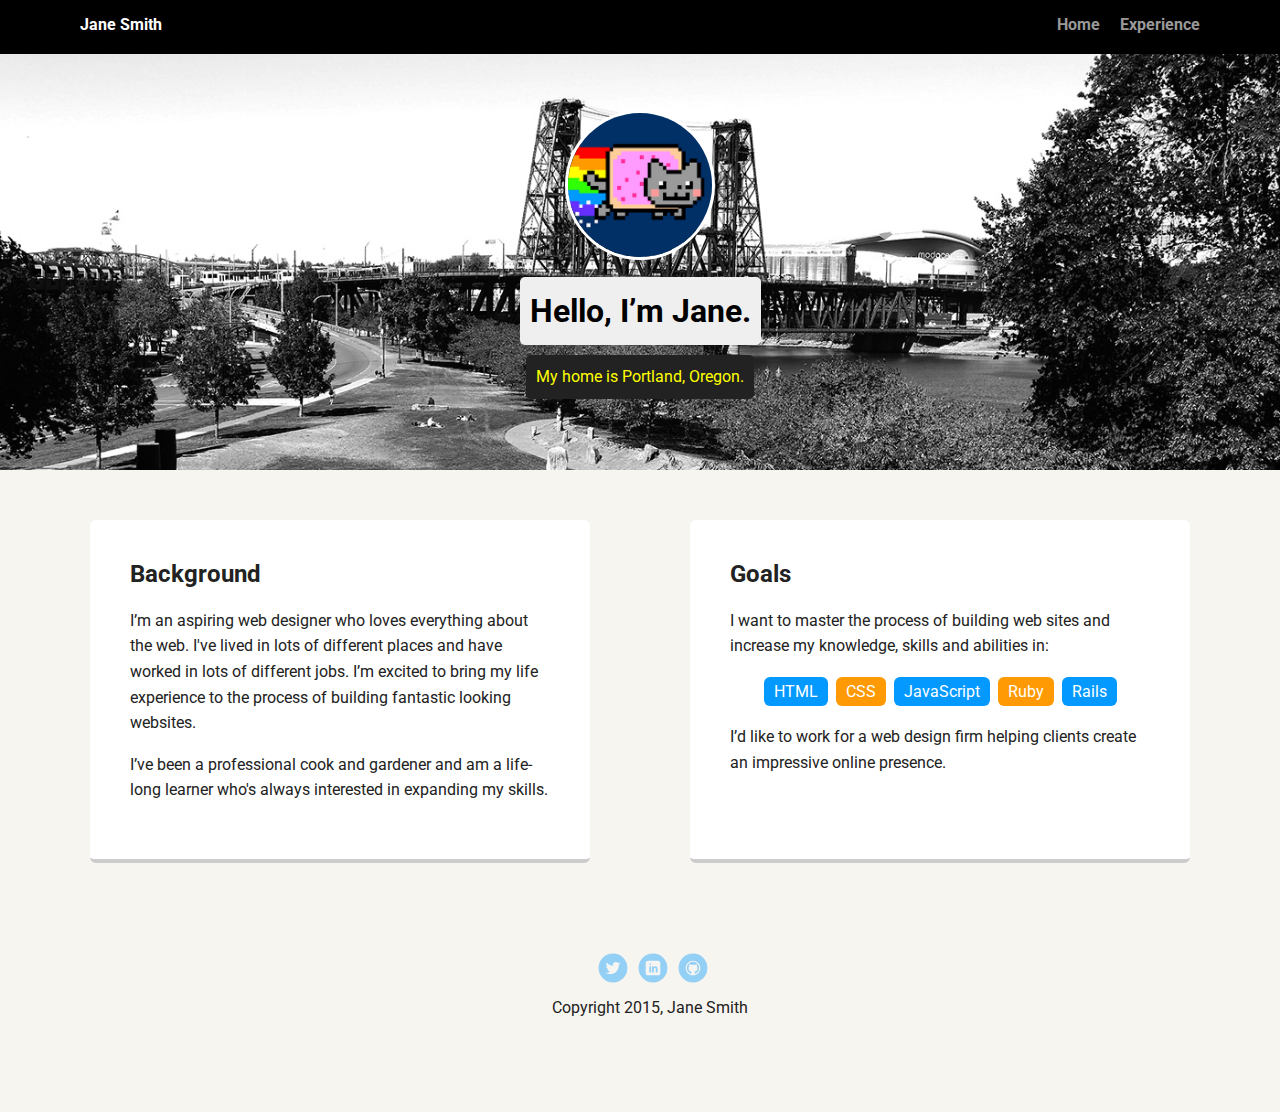
==== index.html @ 8f5e0279 "Add Files to Project" ====
<!doctype html>
<html lang="en">
<head>
  <meta charset="utf-8">
  <title>Jane Smith's Profile</title>
  <meta name="viewport" content="width=device-width, initial-scale=1.0">
  <link rel="stylesheet" href="styles.css">
  <link href="https://fonts.googleapis.com/css?family=Muli%7CRoboto:400,300,500,700,900" rel="stylesheet"></head>
  <body>

    <div class="main-nav">
        <ul class="nav">
          <li class="name">Jane Smith</li>
          <li><a href="#">Home</a></li>
          <li><a href="#">Experience</a></li>
        </ul>
    </div>

    <header>
      <img src="images/me.png" alt="Drawing of Jane Smith" class="profile-image">
      <h1 class="tag name">Hello, I’m Jane.</h1>
      <p class="tag location">My home is Portland, Oregon.</p>
    </header>

    <main class="flex">
      <div class="card">
        <h2>Background</h2>
        <p>I’m an aspiring web designer who loves everything about the web. I've lived in lots of different places and have worked in lots of different jobs. I’m excited to bring my life experience to the process of building fantastic looking websites.</p>
        <p>I’ve been a professional cook and gardener and am a life-long learner who's always interested in expanding my skills.</p>
      </div> 

      <div class="card">
        <h2>Goals</h2>
        <p>I want to master the process of building web sites and increase my knowledge, skills and abilities in:</p>
        <ul class="skills">
          <li>HTML</li>
          <li>CSS</li>
          <li>JavaScript</li>
          <li>Ruby</li>
          <li>Rails</li>
        </ul>
        <p>I’d like to work for a web design firm helping clients create an impressive online presence.</p>
      </div> 

    </main>
    <footer>
      <ul>
        <li><a href="#" class="social twitter">Twitter</a></li>
        <li><a href="#" class="social linkedin">LinkedIn</a></li>
        <li><a href="#" class="social github">Github</a></li>
      </ul>
      <p class="copyright">Copyright 2015, Jane Smith</p>
    </footer>
  </body>
  </html>
---- styles.css ----
/* Global Layout Set-up */
* { 
  box-sizing: border-box;
}
  
body {
  margin: 0;
  padding: 0;
  text-align: center;
  font-family: 'Roboto', sans-serif;
  color: #222;
  background: #f7f5f0;
}
/* Link Styles */

a {
  text-decoration: none;
  color: #999;
}
a:hover {
  color: #6633ff;
}

/* Section Styles */

.main-nav {
  width: 100%;
  background: black;
  min-height: 30px;
  padding: 10px;
  position: fixed;
  text-align: center;
}
.nav {
  display: flex;
  justify-content: space-around;
  font-weight: 700;
  list-style-type: none;
  margin: 0 auto;
  padding: 0;
}

.nav .name {
    display: block;
    margin-right: auto;
    color: white;
}
.nav li {
  padding: 5px 10px 10px 10px;
}
.nav a {
  transition: all .5s;
}
.nav a:hover {
  color: white
}

header {
  text-align: center;
  background: url('images/portland.jpg') no-repeat top center ;
  background-size: cover;
  overflow: hidden;
  padding-top: 60px;
}
header {
  line-height: 1.5;
}
header .profile-image {
  margin-top: 50px;
  width: 150px;
  height: 150px;
  border-radius: 50%;
  border: 3px solid white;
  transition: all .5s;
}
header .profile-image:hover {
  transform: scale(1.2) rotate(5deg);
}
.tag {
  background-color: #efefef;
  color: black;
  padding: 10px;
  border-radius: 5px;
  display: table;
  margin: 10px auto;
} 
.location {
  background-color: #222;
  color: yellow;
}
.card {
  margin: 30px;
  padding: 20px 40px 40px;
  max-width: 500px;
  text-align: left;
  background: #fff;
  border-bottom: 4px solid #ccc;
  border-radius: 6px;
  transition: all .5s;
}
.card:hover {
  border-color: #ff99ff;
}

ul.skills {
  padding: 0;
  text-align: center;
}

.skills li {
  border-radius: 6px;
  display: inline-block;
  background: #ff9904;
  color: white;
  padding: 5px 10px;
  margin: 2px;
}

.skills li:nth-child(odd) {
  background: #0399ff;
}

footer {
  width: 100%;
  min-height: 30px;
  padding: 20px 0 40px 20px;
}

footer .copyright {
  top: -8px;
  font-size: .75em;
}

footer ul {
  list-style-type: none;
  margin: 0;
  padding: 0;
}

footer ul li {
  display: inline-block;
}

a.social {
  display: inline-block;
  text-indent: -9999px;
  margin-left: 5px;
  width: 30px;
  height: 30px;
  background-size: 30px 30px;
  opacity: .4;
  transition: all .5s;
}
a.twitter {
  background-image: url(images/twitter.svg);
}
a.linkedin {
  background-image: url(images/linkedin.svg);
}
a.github {
  background-image: url(images/github.svg);
}
a.social:hover {
  opacity: 1;
}
.clearfix {
  clear: both;
}

/* Styles for larger screens */
@media screen and (min-width: 720px) {
  
  .flex {
      display: -ms-flexbox;      /* TWEENER - IE 10 */
      display: flex; 
      max-width: 1200px;
      -ms-flex-pack: distribute;
      justify-content: space-around;
      margin: 0 auto;
  }

  header {
    min-height: 470px;
  }

  .nav {
    max-width: 1200px;
    padding: 0 30px;
  }


  main {
    padding-top: 20px;
  }

  main p {
    line-height: 1.6em;
  }

  footer {
    font-size: 1.3em;
    max-width: 1200px;
    margin: 40px auto;
  }

}
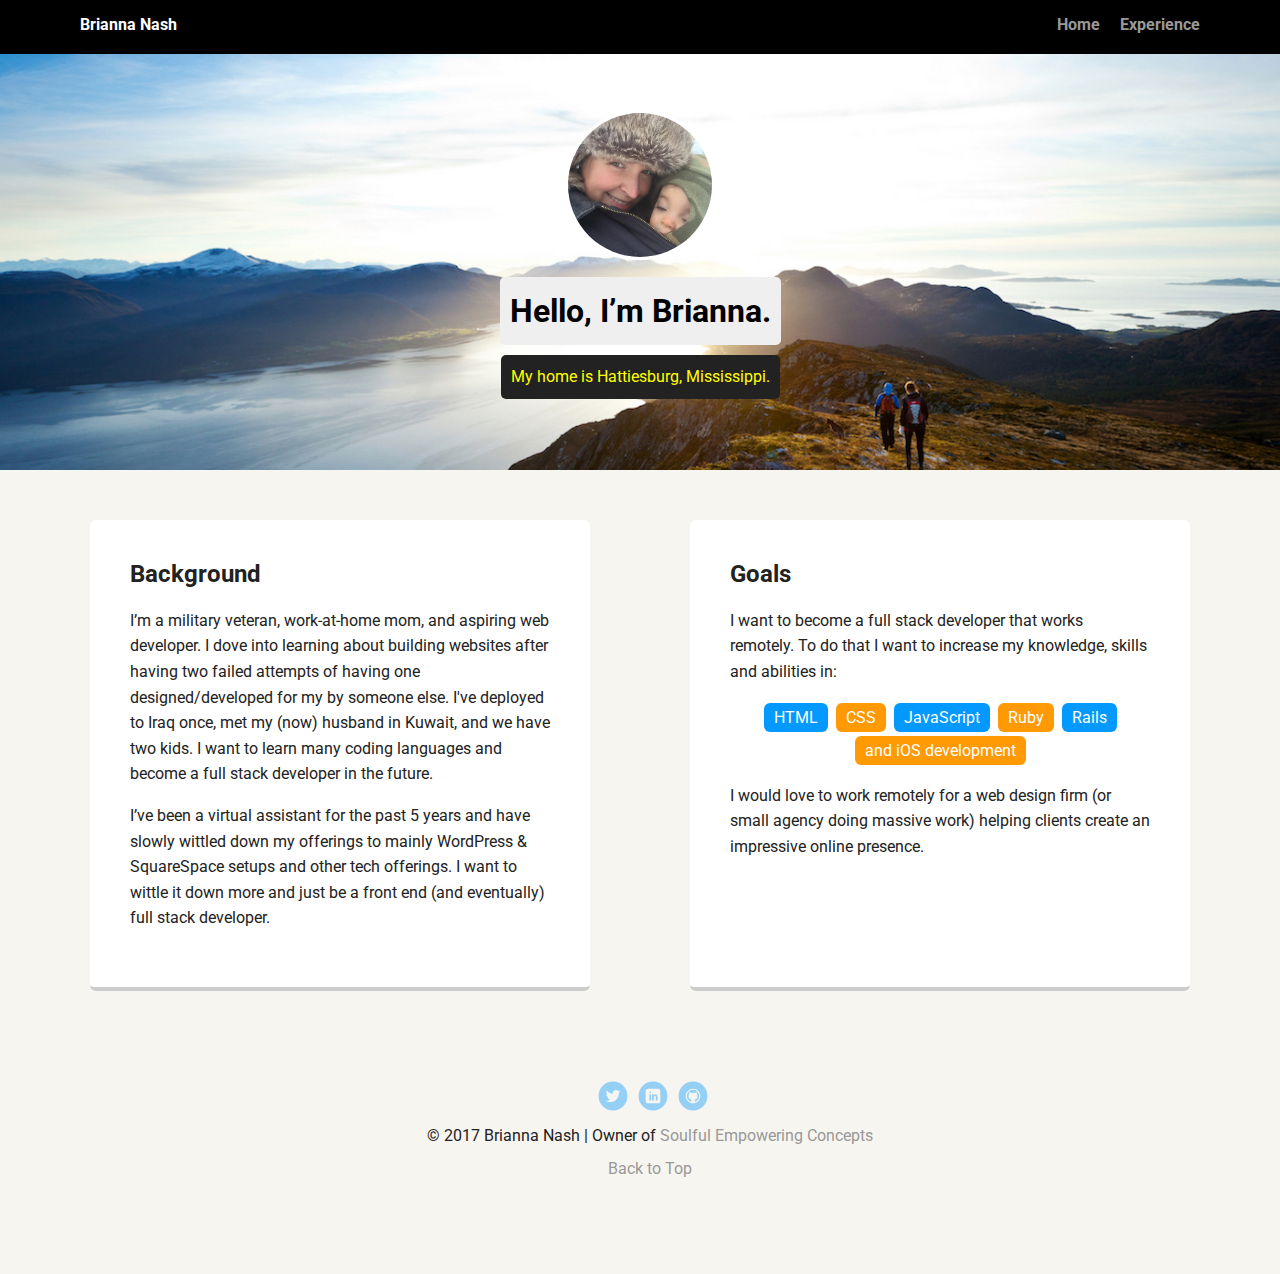
==== commit 9f9c6467: "Added files" ====
--- a/index.html
+++ b/index.html
@@ -2,7 +2,7 @@
 <html lang="en">
 <head>
   <meta charset="utf-8">
-  <title>Jane Smith's Profile</title>
+  <title>Brianna Nash's Profile</title>
   <meta name="viewport" content="width=device-width, initial-scale=1.0">
   <link rel="stylesheet" href="styles.css">
   <link href="https://fonts.googleapis.com/css?family=Muli%7CRoboto:400,300,500,700,900" rel="stylesheet"></head>
@@ -10,37 +10,38 @@
 
     <div class="main-nav">
         <ul class="nav">
-          <li class="name">Jane Smith</li>
-          <li><a href="#">Home</a></li>
-          <li><a href="#">Experience</a></li>
+          <li class="name">Brianna Nash</li>
+          <li><a href="index.html">Home</a></li>
+          <li><a href="experience.html">Experience</a></li>
         </ul>
     </div>
 
-    <header>
-      <img src="images/me.png" alt="Drawing of Jane Smith" class="profile-image">
-      <h1 class="tag name">Hello, I’m Jane.</h1>
-      <p class="tag location">My home is Portland, Oregon.</p>
+    <header id="top" class="index-header">
+      <img src="images/brianna.jpg" alt="Picture of Brianna Nash" class="profile-image">
+      <h1 class="tag name">Hello, I’m Brianna.</h1>
+      <p class="tag location">My home is Hattiesburg, Mississippi.</p>
     </header>
 
     <main class="flex">
       <div class="card">
         <h2>Background</h2>
-        <p>I’m an aspiring web designer who loves everything about the web. I've lived in lots of different places and have worked in lots of different jobs. I’m excited to bring my life experience to the process of building fantastic looking websites.</p>
-        <p>I’ve been a professional cook and gardener and am a life-long learner who's always interested in expanding my skills.</p>
-      </div> 
+        <p>I’m a military veteran, work-at-home mom, and aspiring web developer. I dove into learning about building websites after having two failed attempts of having one designed/developed for my by someone else. I've deployed to Iraq once, met my (now) husband in Kuwait, and we have two kids. I want to learn many coding languages and become a full stack developer in the future.</p>
+        <p>I’ve been a virtual assistant for the past 5 years and have slowly wittled down my offerings to mainly WordPress &amp; SquareSpace setups and other tech offerings. I want to wittle it down more and just be a front end (and eventually) full stack developer.</p>
+      </div>
 
       <div class="card">
         <h2>Goals</h2>
-        <p>I want to master the process of building web sites and increase my knowledge, skills and abilities in:</p>
+        <p>I want to become a full stack developer that works remotely. To do that I want to increase my knowledge, skills and abilities in:</p>
         <ul class="skills">
           <li>HTML</li>
           <li>CSS</li>
           <li>JavaScript</li>
           <li>Ruby</li>
           <li>Rails</li>
+          <li>and iOS development</li>
         </ul>
-        <p>I’d like to work for a web design firm helping clients create an impressive online presence.</p>
-      </div> 
+        <p>I would love to work remotely for a web design firm (or small agency doing massive work) helping clients create an impressive online presence.</p>
+      </div>
 
     </main>
     <footer>
@@ -49,7 +50,8 @@
         <li><a href="#" class="social linkedin">LinkedIn</a></li>
         <li><a href="#" class="social github">Github</a></li>
       </ul>
-      <p class="copyright">Copyright 2015, Jane Smith</p>
+      <p class="copyright">&copy; 2017 Brianna Nash | Owner of <a href="https://www.soulfulempowering.com/">Soulful Empowering Concepts</a></p>
+      <p class="copyright"><a href="#top">Back to Top</a></p>
     </footer>
   </body>
   </html>
--- a/styles.css
+++ b/styles.css
@@ -1,8 +1,8 @@
 /* Global Layout Set-up */
-* { 
+* {
   box-sizing: border-box;
 }
-  
+
 body {
   margin: 0;
   padding: 0;
@@ -55,9 +55,17 @@
   color: white
 }
 
-header {
-  text-align: center;
-  background: url('images/portland.jpg') no-repeat top center ;
+.index-header {
+  text-align: center;
+  background: url('images/mtn-view.jpg') no-repeat top center ;
+  background-size: cover;
+  overflow: hidden;
+  padding-top: 60px;
+}
+
+.experience-header {
+  text-align: center;
+  background: url('images/restaurant-hands.jpg') no-repeat center ;
   background-size: cover;
   overflow: hidden;
   padding-top: 60px;
@@ -83,7 +91,7 @@
   border-radius: 5px;
   display: table;
   margin: 10px auto;
-} 
+}
 .location {
   background-color: #222;
   color: yellow;
@@ -169,10 +177,10 @@
 
 /* Styles for larger screens */
 @media screen and (min-width: 720px) {
-  
+
   .flex {
       display: -ms-flexbox;      /* TWEENER - IE 10 */
-      display: flex; 
+      display: flex;
       max-width: 1200px;
       -ms-flex-pack: distribute;
       justify-content: space-around;
@@ -204,4 +212,3 @@
   }
 
 }
-
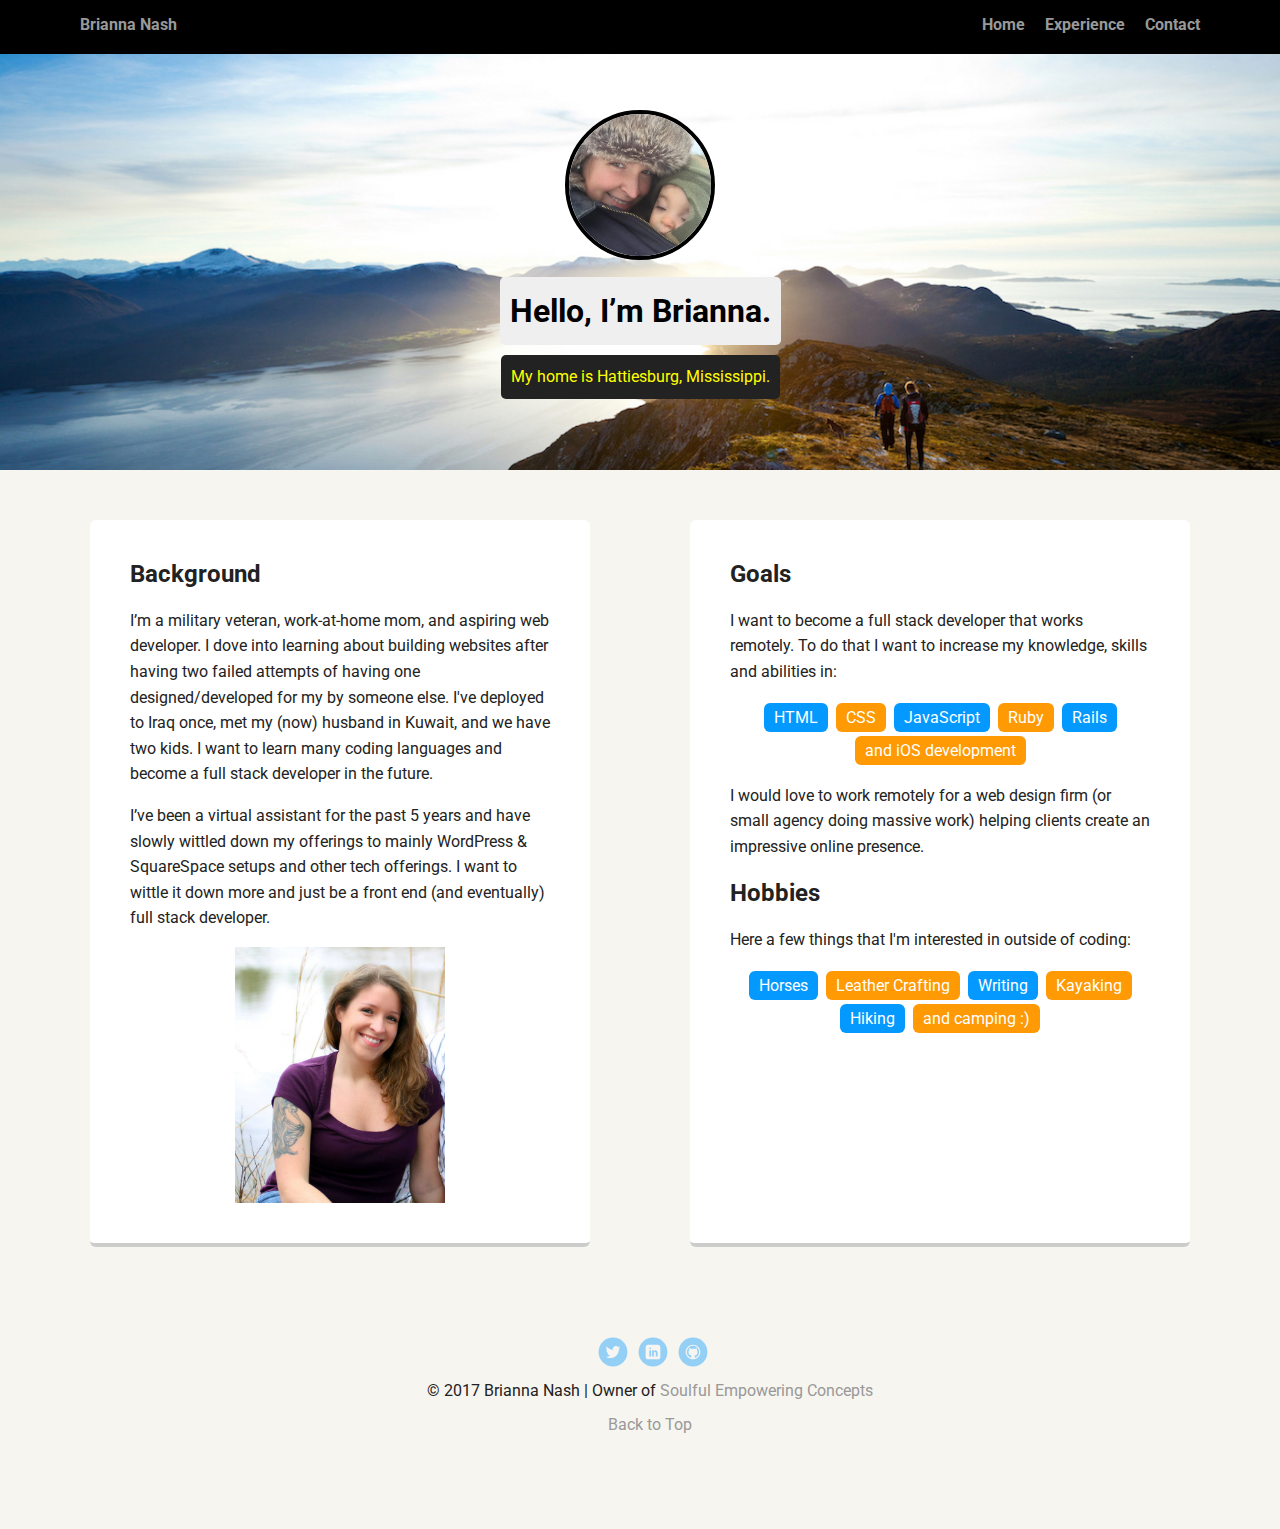
==== commit 756c7146: "Edited HTML and CSS files" ====
--- a/index.html
+++ b/index.html
@@ -10,9 +10,10 @@
 
     <div class="main-nav">
         <ul class="nav">
-          <li class="name">Brianna Nash</li>
+          <li class="name"><a class="home-name" href="index.html">Brianna Nash</a></li>
           <li><a href="index.html">Home</a></li>
           <li><a href="experience.html">Experience</a></li>
+          <li><a href="contact.html">Contact</a></li>
         </ul>
     </div>
 
@@ -27,6 +28,7 @@
         <h2>Background</h2>
         <p>I’m a military veteran, work-at-home mom, and aspiring web developer. I dove into learning about building websites after having two failed attempts of having one designed/developed for my by someone else. I've deployed to Iraq once, met my (now) husband in Kuwait, and we have two kids. I want to learn many coding languages and become a full stack developer in the future.</p>
         <p>I’ve been a virtual assistant for the past 5 years and have slowly wittled down my offerings to mainly WordPress &amp; SquareSpace setups and other tech offerings. I want to wittle it down more and just be a front end (and eventually) full stack developer.</p>
+        <img src="images/bri.jpg" alt="Picture of Brianna" class="card-image">
       </div>
 
       <div class="card">
@@ -41,14 +43,24 @@
           <li>and iOS development</li>
         </ul>
         <p>I would love to work remotely for a web design firm (or small agency doing massive work) helping clients create an impressive online presence.</p>
+        <h2>Hobbies</h2>
+        <p>Here a few things that I'm interested in outside of coding:</p>
+        <ul class="skills">
+          <li>Horses</li>
+          <li>Leather Crafting</li>
+          <li>Writing</li>
+          <li>Kayaking</li>
+          <li>Hiking</li>
+          <li>and camping :)</li>
+        </ul>
       </div>
 
     </main>
     <footer>
       <ul>
-        <li><a href="#" class="social twitter">Twitter</a></li>
-        <li><a href="#" class="social linkedin">LinkedIn</a></li>
-        <li><a href="#" class="social github">Github</a></li>
+        <li><a href="https://twitter.com/thebriannanash" class="social twitter">Twitter</a></li>
+        <li><a href="https://www.linkedin.com/in/briannanash/" class="social linkedin">LinkedIn</a></li>
+        <li><a href="https://github.com/briannalnash" class="social github">Github</a></li>
       </ul>
       <p class="copyright">&copy; 2017 Brianna Nash | Owner of <a href="https://www.soulfulempowering.com/">Soulful Empowering Concepts</a></p>
       <p class="copyright"><a href="#top">Back to Top</a></p>
--- a/styles.css
+++ b/styles.css
@@ -17,6 +17,7 @@
   text-decoration: none;
   color: #999;
 }
+
 a:hover {
   color: #6633ff;
 }
@@ -31,6 +32,7 @@
   position: fixed;
   text-align: center;
 }
+
 .nav {
   display: flex;
   justify-content: space-around;
@@ -45,12 +47,20 @@
     margin-right: auto;
     color: white;
 }
+
+.home-name:active,
+.home-name:visited {
+  color: white;
+}
+
 .nav li {
   padding: 5px 10px 10px 10px;
 }
+
 .nav a {
   transition: all .5s;
 }
+
 .nav a:hover {
   color: white
 }
@@ -70,20 +80,32 @@
   overflow: hidden;
   padding-top: 60px;
 }
+
+.contact-header {
+  text-align: center;
+  background: url('images/contact.jpg') no-repeat center ;
+  background-size: cover;
+  overflow: hidden;
+  padding-top: 60px;
+}
+
 header {
   line-height: 1.5;
 }
+
 header .profile-image {
   margin-top: 50px;
   width: 150px;
   height: 150px;
   border-radius: 50%;
-  border: 3px solid white;
-  transition: all .5s;
-}
+  border: 4px solid black;
+  transition: all .3s;
+}
+
 header .profile-image:hover {
-  transform: scale(1.2) rotate(5deg);
-}
+  transform: scale(1.2) rotate(-10deg);
+}
+
 .tag {
   background-color: #efefef;
   color: black;
@@ -92,10 +114,12 @@
   display: table;
   margin: 10px auto;
 }
+
 .location {
   background-color: #222;
   color: yellow;
 }
+
 .card {
   margin: 30px;
   padding: 20px 40px 40px;
@@ -106,8 +130,33 @@
   border-radius: 6px;
   transition: all .5s;
 }
+
 .card:hover {
   border-color: #ff99ff;
+}
+
+.card-image {
+  display: block;
+  margin: auto;
+  max-width: 50%;
+}
+
+.single {
+  display: block;
+  margin: auto;
+  width: 40%;
+}
+.center {
+  text-align: center;
+}
+.contact-link {
+  color: darkblue;
+  font-weight: bold;
+  border: 2px solid black;
+  padding: 3px 8px;
+}
+.contact-link:hover {
+  color: grey;
 }
 
 ul.skills {
